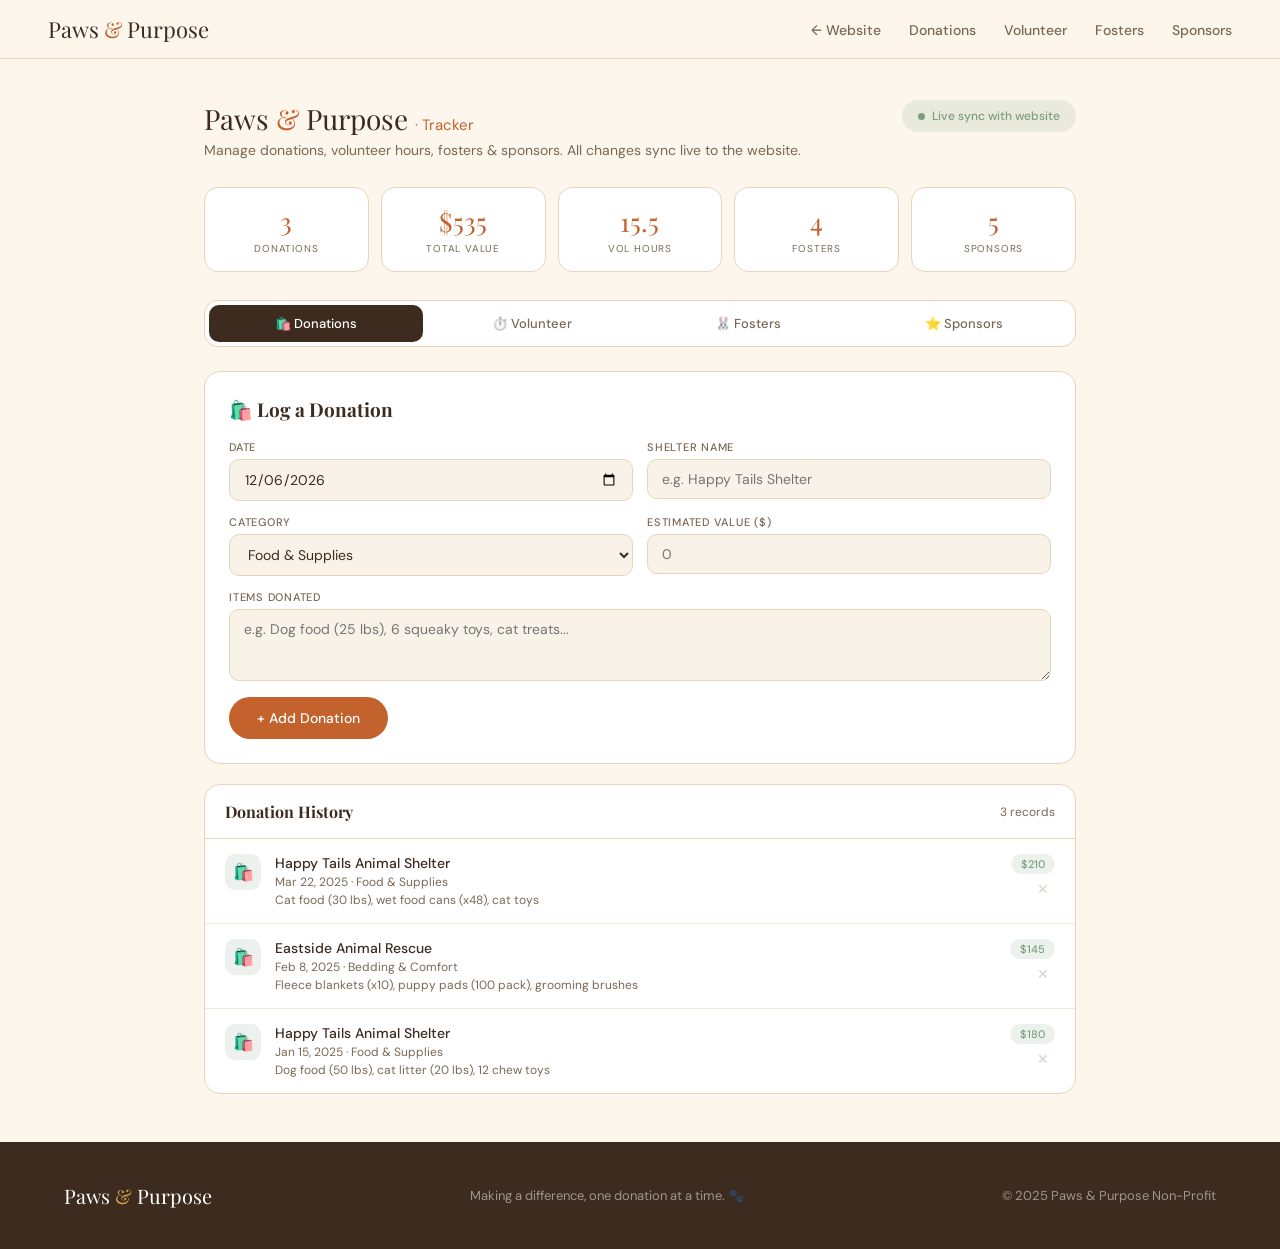
==== tracker.html @ 2d29c6a7 "Add files via upload" ====
<!DOCTYPE html>
<html lang="en">
<head>
<meta charset="UTF-8">
<meta name="viewport" content="width=device-width, initial-scale=1.0">
<title>Paws & Purpose | Tracker</title>
<link rel="preconnect" href="https://fonts.googleapis.com">
<link href="https://fonts.googleapis.com/css2?family=Playfair+Display:wght@400;600&family=DM+Sans:wght@300;400;500&display=swap" rel="stylesheet">
<link rel="stylesheet" href="css/style.css">
<link rel="stylesheet" href="css/tracker.css">
</head>
<body class="tracker-body">

<nav>
  <div class="nav-logo">Paws <span>&</span> Purpose</div>
  <button class="nav-toggle" onclick="toggleMenu()" aria-label="Menu">☰</button>
  <ul class="nav-links" id="nav-links">
    <li><a href="index.html">← Website</a></li>
    <li><a href="index.html#donations">Donations</a></li>
    <li><a href="index.html#volunteer">Volunteer</a></li>
    <li><a href="index.html#fosters">Fosters</a></li>
    <li><a href="index.html#sponsors">Sponsors</a></li>
  </ul>
</nav>

<div class="tracker-app">
  <div class="app-header">
    <div>
      <div class="app-title">Paws <span>&</span> Purpose <span class="app-subtitle">· Tracker</span></div>
      <div class="app-desc">Manage donations, volunteer hours, fosters &amp; sponsors. All changes sync live to the website.</div>
    </div>
    <div class="sync-badge"><div class="sync-dot"></div>Live sync with website</div>
  </div>

  <!-- SUMMARY -->
  <div class="summary-row">
    <div class="sum-card"><div class="sum-num" id="s-donations">0</div><div class="sum-label">Donations</div></div>
    <div class="sum-card"><div class="sum-num" id="s-value">$0</div><div class="sum-label">Total Value</div></div>
    <div class="sum-card"><div class="sum-num" id="s-hours">0</div><div class="sum-label">Vol Hours</div></div>
    <div class="sum-card"><div class="sum-num" id="s-fosters">0</div><div class="sum-label">Fosters</div></div>
    <div class="sum-card"><div class="sum-num" id="s-sponsors">0</div><div class="sum-label">Sponsors</div></div>
  </div>

  <!-- TABS -->
  <div class="tabs">
    <button class="tab active" onclick="switchTab('donations',this)">🛍️ Donations</button>
    <button class="tab" onclick="switchTab('volunteer',this)">⏱️ Volunteer</button>
    <button class="tab" onclick="switchTab('fosters',this)">🐰 Fosters</button>
    <button class="tab" onclick="switchTab('sponsors',this)">⭐ Sponsors</button>
  </div>

  <!-- DONATIONS PANEL -->
  <div class="panel active" id="panel-donations">
    <div class="form-card">
      <h3>🛍️ Log a Donation</h3>
      <div class="form-row">
        <div class="form-group"><label>Date</label><input type="date" id="d-date"></div>
        <div class="form-group"><label>Shelter Name</label><input type="text" id="d-shelter" placeholder="e.g. Happy Tails Shelter"></div>
      </div>
      <div class="form-row">
        <div class="form-group">
          <label>Category</label>
          <select id="d-category">
            <option>Food &amp; Supplies</option>
            <option>Bedding &amp; Comfort</option>
            <option>Toys &amp; Enrichment</option>
            <option>Medical Supplies</option>
            <option>Other</option>
          </select>
        </div>
        <div class="form-group"><label>Estimated Value ($)</label><input type="number" id="d-value" placeholder="0" min="0"></div>
      </div>
      <div class="form-group full" style="margin-bottom:16px"><label>Items Donated</label><textarea id="d-items" placeholder="e.g. Dog food (25 lbs), 6 squeaky toys, cat treats..."></textarea></div>
      <button class="btn-add" onclick="addDonation()">+ Add Donation</button>
    </div>
    <div class="records-card">
      <div class="records-header"><h3>Donation History</h3><span class="record-count" id="d-count">0 records</span></div>
      <div id="donation-list"></div>
    </div>
  </div>

  <!-- VOLUNTEER PANEL -->
  <div class="panel" id="panel-volunteer">
    <div class="form-card">
      <h3>⏱️ Log Volunteer Session</h3>
      <div class="form-row triple">
        <div class="form-group"><label>Date</label><input type="date" id="v-date"></div>
        <div class="form-group"><label>Hours</label><input type="number" id="v-hours" placeholder="0" min="0.5" step="0.5"></div>
        <div class="form-group"><label>Shelter</label><input type="text" id="v-shelter" placeholder="Shelter name"></div>
      </div>
      <div class="form-group full" style="margin-bottom:16px"><label>Activity Description</label><input type="text" id="v-activity" placeholder="e.g. Dog walking &amp; socialization, rabbit care, adoption event..."></div>
      <button class="btn-add" onclick="addVolunteer()">+ Log Session</button>
    </div>
    <div class="records-card">
      <div class="records-header"><h3>Volunteer Log</h3><span class="record-count" id="v-count">0 sessions</span></div>
      <div id="volunteer-list"></div>
    </div>
  </div>

  <!-- FOSTERS PANEL -->
  <div class="panel" id="panel-fosters">
    <div class="form-card">
      <h3>🐰 Add Foster Animal</h3>
      <div class="form-row">
        <div class="form-group"><label>Animal Name</label><input type="text" id="f-name" placeholder="e.g. Cinnamon"></div>
        <div class="form-group"><label>Species / Breed</label><input type="text" id="f-type" placeholder="e.g. Holland Lop Rabbit"></div>
      </div>
      <div class="form-row">
        <div class="form-group"><label>Date Arrived</label><input type="date" id="f-date"></div>
        <div class="form-group">
          <label>Emoji / Icon</label>
          <select id="f-emoji">
            <option value="🐰">🐰 Rabbit</option>
            <option value="🐱">🐱 Cat</option>
            <option value="🐶">🐶 Dog</option>
            <option value="🐹">🐹 Small Animal</option>
            <option value="🐾">🐾 Other</option>
          </select>
        </div>
      </div>
      <div class="form-group" style="margin-bottom:16px">
        <label>Status</label>
        <div class="status-btns">
          <button class="status-btn selected" onclick="selectStatus(this,'current')">Currently Fostering</button>
          <button class="status-btn" onclick="selectStatus(this,'adopted')">Found Forever Home</button>
          <button class="status-btn" onclick="selectStatus(this,'returned')">Returned to Shelter</button>
        </div>
      </div>
      <button class="btn-add" onclick="addFoster()">+ Add Foster Animal</button>
    </div>
    <div class="records-card">
      <div class="records-header"><h3>Foster History</h3><span class="record-count" id="f-count">0 animals</span></div>
      <div id="foster-list"></div>
    </div>
  </div>

  <!-- SPONSORS PANEL -->
  <div class="panel" id="panel-sponsors">
    <div class="form-card">
      <h3>⭐ Add Sponsor</h3>
      <div class="form-row">
        <div class="form-group"><label>Sponsor Name</label><input type="text" id="sp-name" placeholder="Business or person name"></div>
        <div class="form-group">
          <label>Emoji / Logo</label>
          <select id="sp-emoji">
            <option value="🏪">🏪 Store</option>
            <option value="🏥">🏥 Veterinary</option>
            <option value="🌿">🌿 Food / Organic</option>
            <option value="❤️">❤️ Individual</option>
            <option value="🛍️">🛍️ Boutique</option>
            <option value="🏢">🏢 Business</option>
          </select>
        </div>
      </div>
      <div class="form-group" style="margin-bottom:14px">
        <label>Sponsor Tier</label>
        <div class="tier-select">
          <div class="tier-opt selected-gold" onclick="selectTier(this,'gold')">⭐ Gold</div>
          <div class="tier-opt" onclick="selectTier(this,'silver')">🥈 Silver</div>
          <div class="tier-opt" onclick="selectTier(this,'bronze')">🥉 Bronze</div>
        </div>
      </div>
      <div class="form-group" style="margin-bottom:16px"><label>Description</label><input type="text" id="sp-desc" placeholder="e.g. Organic pet food contributions"></div>
      <button class="btn-add" onclick="addSponsor()">+ Add Sponsor</button>
    </div>
    <div class="records-card">
      <div class="records-header"><h3>Current Sponsors</h3><span class="record-count" id="sp-count">0 sponsors</span></div>
      <div id="sponsor-list"></div>
    </div>
  </div>
</div>

<footer>
  <div class="footer-logo">Paws <span>&</span> Purpose</div>
  <div class="footer-tagline">Making a difference, one donation at a time. 🐾</div>
  <div class="footer-copy">© 2025 Paws &amp; Purpose Non-Profit</div>
</footer>

<script src="js/storage.js"></script>
<script src="js/tracker.js"></script>
</body>
</html>
---- css/style.css ----
/* =============================================
   PAWS & PURPOSE — Shared Styles
   ============================================= */

*, *::before, *::after { box-sizing: border-box; margin: 0; padding: 0; }

:root {
  --cream: #FDF6EC;
  --tan: #E8D5B7;
  --terra: #C4622D;
  --brown: #3D2B1F;
  --sage: #7A9E7E;
  --sage-light: #B5CEB7;
  --gold: #D4A647;
  --muted: #7A6855;
  --white: #FFFFFF;
  --surface: #F8F2E8;
}

html { scroll-behavior: smooth; }

body {
  font-family: 'DM Sans', sans-serif;
  background: var(--cream);
  color: var(--brown);
  overflow-x: hidden;
}

/* ---- NAV ---- */
nav {
  position: fixed;
  top: 0; width: 100%;
  z-index: 100;
  background: rgba(253,246,236,0.94);
  backdrop-filter: blur(12px);
  border-bottom: 1px solid var(--tan);
  padding: 14px 48px;
  display: flex;
  align-items: center;
  justify-content: space-between;
}
.nav-logo {
  font-family: 'Playfair Display', serif;
  font-size: 22px;
  color: var(--brown);
  text-decoration: none;
}
.nav-logo span { color: var(--terra); }
.nav-links {
  display: flex;
  gap: 28px;
  list-style: none;
  align-items: center;
}
.nav-links a {
  text-decoration: none;
  font-size: 14px;
  color: var(--muted);
  font-weight: 500;
  transition: color 0.2s;
}
.nav-links a:hover { color: var(--terra); }
.nav-cta {
  background: var(--terra);
  color: white !important;
  padding: 8px 18px;
  border-radius: 20px;
  font-size: 13px !important;
}
.nav-cta:hover { opacity: 0.9; }
.nav-toggle {
  display: none;
  background: none;
  border: none;
  font-size: 22px;
  cursor: pointer;
  color: var(--brown);
}

/* ---- BUTTONS ---- */
.btn-primary {
  background: var(--terra);
  color: white;
  border: none;
  padding: 14px 32px;
  border-radius: 40px;
  font-size: 15px;
  font-weight: 500;
  cursor: pointer;
  text-decoration: none;
  display: inline-block;
  transition: transform 0.2s, box-shadow 0.2s;
  font-family: 'DM Sans', sans-serif;
}
.btn-primary:hover { transform: translateY(-2px); box-shadow: 0 8px 24px rgba(196,98,45,0.3); }
.btn-outline {
  background: transparent;
  color: var(--brown);
  border: 1.5px solid var(--brown);
  padding: 14px 32px;
  border-radius: 40px;
  font-size: 15px;
  font-weight: 500;
  cursor: pointer;
  text-decoration: none;
  display: inline-block;
  transition: all 0.2s;
  font-family: 'DM Sans', sans-serif;
}
.btn-outline:hover { background: var(--brown); color: white; }

/* ---- SECTION SHARED ---- */
.section-label {
  font-size: 11px;
  letter-spacing: 0.15em;
  text-transform: uppercase;
  color: var(--terra);
  font-weight: 500;
  margin-bottom: 10px;
}
.section-title {
  font-family: 'Playfair Display', serif;
  font-size: clamp(28px, 4vw, 46px);
  color: var(--brown);
  line-height: 1.15;
  margin-bottom: 16px;
}
.section-sub {
  font-size: 16px;
  color: var(--muted);
  line-height: 1.7;
  max-width: 560px;
  margin-bottom: 44px;
}
.loading-msg {
  grid-column: 1 / -1;
  text-align: center;
  padding: 48px;
  color: var(--muted);
  font-size: 15px;
}

/* ---- HERO ---- */
.hero {
  min-height: 100vh;
  display: flex;
  align-items: center;
  padding: 120px 64px 80px;
  position: relative;
  overflow: hidden;
}
.hero-bg {
  position: absolute; inset: 0;
  background:
    radial-gradient(ellipse at 70% 40%, rgba(122,158,126,0.18) 0%, transparent 60%),
    radial-gradient(ellipse at 20% 80%, rgba(196,98,45,0.10) 0%, transparent 50%);
}
.paw-bg {
  position: absolute;
  right: -60px; top: 50%;
  transform: translateY(-50%);
  font-size: 320px;
  opacity: 0.04;
  user-select: none;
  pointer-events: none;
}
.hero-content { position: relative; max-width: 640px; }
.hero-badge {
  display: inline-flex;
  align-items: center;
  gap: 8px;
  background: var(--sage-light);
  color: var(--brown);
  font-size: 12px;
  font-weight: 500;
  padding: 6px 14px;
  border-radius: 20px;
  margin-bottom: 28px;
  letter-spacing: 0.05em;
  text-transform: uppercase;
}
.hero-title {
  font-family: 'Playfair Display', serif;
  font-size: clamp(44px, 6vw, 78px);
  line-height: 1.06;
  color: var(--brown);
  margin-bottom: 24px;
}
.hero-title em { color: var(--terra); font-style: italic; }
.hero-sub {
  font-size: 17px;
  line-height: 1.7;
  color: var(--muted);
  max-width: 480px;
  margin-bottom: 40px;
}
.hero-actions { display: flex; gap: 16px; flex-wrap: wrap; }

/* ---- STATS BAR ---- */
.stats-bar {
  background: var(--brown);
  padding: 28px 48px;
  display: grid;
  grid-template-columns: repeat(4, 1fr);
}
.stat-item {
  text-align: center;
  padding: 0 20px;
  border-right: 1px solid rgba(255,255,255,0.1);
}
.stat-item:last-child { border-right: none; }
.stat-num {
  font-family: 'Playfair Display', serif;
  font-size: 38px;
  color: var(--gold);
}
.stat-label {
  font-size: 11px;
  color: rgba(255,255,255,0.5);
  letter-spacing: 0.08em;
  text-transform: uppercase;
  margin-top: 4px;
}

/* ---- MISSION ---- */
.mission {
  display: grid;
  grid-template-columns: 1fr 1fr;
  gap: 80px;
  align-items: center;
  padding: 100px 64px;
  background: var(--white);
}
.mission-cards {
  display: grid;
  grid-template-columns: 1fr 1fr;
  gap: 16px;
}
.mission-card {
  background: var(--cream);
  border-radius: 20px;
  padding: 28px 24px;
  border: 1px solid var(--tan);
}
.mission-icon { font-size: 40px; margin-bottom: 14px; }
.mission-card h3 {
  font-family: 'Playfair Display', serif;
  font-size: 19px;
  color: var(--brown);
  margin-bottom: 8px;
}
.mission-card p { font-size: 14px; color: var(--muted); line-height: 1.7; }

/* ---- DONATIONS ---- */
.donations-section {
  padding: 100px 64px;
  background: var(--cream);
}
.donations-grid {
  display: grid;
  grid-template-columns: repeat(auto-fill, minmax(290px, 1fr));
  gap: 20px;
}
.donation-card {
  background: var(--white);
  border: 1px solid var(--tan);
  border-radius: 20px;
  padding: 24px;
  transition: transform 0.2s, box-shadow 0.2s;
}
.donation-card:hover { transform: translateY(-4px); box-shadow: 0 12px 32px rgba(61,43,31,0.08); }
.donation-date { font-size: 11px; color: var(--muted); letter-spacing: 0.05em; text-transform: uppercase; margin-bottom: 10px; }
.donation-shelter { font-family: 'Playfair Display', serif; font-size: 18px; color: var(--brown); margin-bottom: 8px; }
.donation-items { font-size: 14px; color: var(--muted); line-height: 1.6; margin-bottom: 14px; }
.donation-value {
  display: inline-flex; align-items: center; gap: 6px;
  background: rgba(122,158,126,0.15); color: var(--sage);
  font-size: 13px; font-weight: 500;
  padding: 5px 12px; border-radius: 12px;
}
.see-more { text-align: center; margin-top: 40px; }

/* ---- VOLUNTEER ---- */
.volunteer-section {
  background: var(--brown);
  color: white;
  padding: 100px 64px;
}
.volunteer-section .section-label { color: var(--gold); }
.volunteer-section .section-title { color: white; }
.volunteer-section .section-sub { color: rgba(255,255,255,0.6); }
.vol-grid {
  display: grid;
  grid-template-columns: 1fr 1fr;
  gap: 64px;
  align-items: start;
}
.vol-stats {
  display: grid;
  grid-template-columns: 1fr 1fr;
  gap: 14px;
  margin-top: 36px;
}
.vol-stat {
  background: rgba(255,255,255,0.06);
  border: 1px solid rgba(255,255,255,0.1);
  border-radius: 16px;
  padding: 22px;
}
.vol-stat-num {
  font-family: 'Playfair Display', serif;
  font-size: 38px;
  color: var(--gold);
}
.vol-stat-label {
  font-size: 11px;
  color: rgba(255,255,255,0.45);
  margin-top: 4px;
  text-transform: uppercase;
  letter-spacing: 0.08em;
}
.vol-log { display: flex; flex-direction: column; gap: 14px; }
.vol-entry {
  display: flex; gap: 14px; padding: 16px;
  background: rgba(255,255,255,0.04);
  border-radius: 12px;
  border: 1px solid rgba(255,255,255,0.08);
}
.vol-dot {
  width: 10px; height: 10px;
  border-radius: 50%;
  background: var(--sage);
  flex-shrink: 0; margin-top: 5px;
}
.vol-entry-info { flex: 1; }
.vol-entry-title { font-size: 14px; font-weight: 500; color: white; margin-bottom: 3px; }
.vol-entry-meta { font-size: 12px; color: rgba(255,255,255,0.4); }
.vol-hours {
  background: var(--gold); color: var(--brown);
  font-size: 12px; font-weight: 600;
  padding: 3px 10px; border-radius: 10px;
  align-self: flex-start; white-space: nowrap;
}

/* ---- FOSTERS ---- */
.fosters-section { background: var(--white); padding: 100px 64px; }
.fosters-grid {
  display: grid;
  grid-template-columns: repeat(auto-fill, minmax(220px, 1fr));
  gap: 24px;
}
.foster-card {
  border: 1px solid var(--tan);
  border-radius: 20px;
  overflow: hidden;
  transition: transform 0.2s;
}
.foster-card:hover { transform: translateY(-4px); }
.foster-emoji {
  background: var(--cream);
  height: 120px;
  display: flex; align-items: center; justify-content: center;
  font-size: 54px;
}
.foster-info { padding: 16px; }
.foster-name { font-family: 'Playfair Display', serif; font-size: 18px; color: var(--brown); }
.foster-type { font-size: 12px; color: var(--muted); margin-bottom: 10px; }
.foster-status { font-size: 12px; font-weight: 500; padding: 4px 11px; border-radius: 10px; display: inline-block; }
.status-current { background: rgba(122,158,126,0.15); color: var(--sage); }
.status-adopted { background: rgba(212,166,71,0.15); color: #8a6315; }
.status-returned { background: rgba(196,98,45,0.12); color: var(--terra); }

/* ---- SPONSORS ---- */
.sponsors-section { background: var(--cream); padding: 100px 64px; }
.sponsors-grid {
  display: grid;
  grid-template-columns: repeat(auto-fill, minmax(210px, 1fr));
  gap: 20px;
}
.sponsor-card {
  background: var(--white);
  border: 1px solid var(--tan);
  border-radius: 16px;
  padding: 28px 20px;
  text-align: center;
  transition: transform 0.2s;
}
.sponsor-card:hover { transform: translateY(-3px); }
.sponsor-tier { font-size: 10px; letter-spacing: 0.1em; text-transform: uppercase; font-weight: 500; margin-bottom: 10px; }
.tier-gold { color: #8a6315; }
.tier-silver { color: var(--muted); }
.tier-bronze { color: var(--terra); }
.sponsor-logo { font-size: 36px; margin-bottom: 12px; }
.sponsor-name { font-family: 'Playfair Display', serif; font-size: 18px; color: var(--brown); margin-bottom: 6px; }
.sponsor-desc { font-size: 12px; color: var(--muted); line-height: 1.5; }

/* ---- FOOTER ---- */
footer {
  background: var(--brown);
  color: rgba(255,255,255,0.5);
  padding: 40px 64px;
  display: flex;
  justify-content: space-between;
  align-items: center;
  flex-wrap: wrap;
  gap: 16px;
}
.footer-logo { font-family: 'Playfair Display', serif; color: white; font-size: 20px; }
.footer-logo span { color: var(--gold); }
.footer-tagline, .footer-copy { font-size: 13px; }

/* ---- RESPONSIVE ---- */
@media (max-width: 900px) {
  nav { padding: 14px 24px; }
  .nav-toggle { display: block; }
  .nav-links {
    display: none;
    position: absolute;
    top: 60px; left: 0; right: 0;
    background: var(--cream);
    border-bottom: 1px solid var(--tan);
    flex-direction: column;
    padding: 16px 24px;
    gap: 16px;
  }
  .nav-links.open { display: flex; }
  .hero { padding: 100px 24px 60px; }
  .hero-title { font-size: 42px; }
  .stats-bar { grid-template-columns: 1fr 1fr; padding: 24px; gap: 20px; }
  .stat-item { border-right: none; border-bottom: 1px solid rgba(255,255,255,0.08); padding-bottom: 16px; }
  .stat-item:nth-child(even) { border-right: none; }
  .stat-item:last-child, .stat-item:nth-last-child(2) { border-bottom: none; }
  .mission { grid-template-columns: 1fr; gap: 40px; padding: 64px 24px; }
  .donations-section, .fosters-section, .sponsors-section { padding: 64px 24px; }
  .volunteer-section { padding: 64px 24px; }
  .vol-grid { grid-template-columns: 1fr; gap: 40px; }
  footer { padding: 30px 24px; flex-direction: column; text-align: center; }
}

@media (max-width: 480px) {
  .mission-cards { grid-template-columns: 1fr; }
  .vol-stats { grid-template-columns: 1fr 1fr; }
}
---- css/tracker.css ----
/* =============================================
   PAWS & PURPOSE — Tracker Styles
   ============================================= */

.tracker-body { background: var(--cream); }

.tracker-app {
  max-width: 920px;
  margin: 0 auto;
  padding: 100px 24px 48px;
}

/* ---- HEADER ---- */
.app-header {
  display: flex;
  align-items: flex-start;
  justify-content: space-between;
  margin-bottom: 28px;
  flex-wrap: wrap;
  gap: 16px;
}
.app-title {
  font-family: 'Playfair Display', serif;
  font-size: 28px;
  color: var(--brown);
}
.app-title span { color: var(--terra); }
.app-subtitle {
  font-size: 15px;
  color: var(--muted);
  font-family: 'DM Sans', sans-serif;
  font-weight: 400;
}
.app-desc { font-size: 14px; color: var(--muted); margin-top: 4px; }
.sync-badge {
  display: flex;
  align-items: center;
  gap: 7px;
  background: rgba(122,158,126,0.14);
  color: var(--sage);
  font-size: 12px;
  font-weight: 500;
  padding: 8px 16px;
  border-radius: 20px;
  white-space: nowrap;
}
.sync-dot {
  width: 7px; height: 7px;
  border-radius: 50%;
  background: var(--sage);
  animation: pulse 2s infinite;
}
@keyframes pulse { 0%,100%{opacity:1} 50%{opacity:0.3} }

/* ---- SUMMARY ---- */
.summary-row {
  display: grid;
  grid-template-columns: repeat(5, 1fr);
  gap: 12px;
  margin-bottom: 28px;
}
.sum-card {
  background: var(--white);
  border: 1px solid var(--tan);
  border-radius: 14px;
  padding: 16px;
  text-align: center;
}
.sum-num {
  font-family: 'Playfair Display', serif;
  font-size: 26px;
  color: var(--terra);
}
.sum-label {
  font-size: 10px;
  color: var(--muted);
  text-transform: uppercase;
  letter-spacing: 0.08em;
  margin-top: 3px;
}

/* ---- TABS ---- */
.tabs {
  display: flex;
  background: var(--white);
  border: 1px solid var(--tan);
  border-radius: 14px;
  padding: 4px;
  margin-bottom: 24px;
  gap: 2px;
}
.tab {
  flex: 1;
  padding: 10px 6px;
  text-align: center;
  font-size: 13px;
  font-weight: 500;
  color: var(--muted);
  border-radius: 10px;
  cursor: pointer;
  border: none;
  background: transparent;
  font-family: 'DM Sans', sans-serif;
  transition: all 0.2s;
}
.tab.active { background: var(--brown); color: white; }
.tab:hover:not(.active) { background: var(--cream); }

/* ---- PANELS ---- */
.panel { display: none; }
.panel.active { display: block; }

/* ---- FORM CARD ---- */
.form-card {
  background: var(--white);
  border: 1px solid var(--tan);
  border-radius: 16px;
  padding: 24px;
  margin-bottom: 20px;
}
.form-card h3 {
  font-family: 'Playfair Display', serif;
  font-size: 19px;
  color: var(--brown);
  margin-bottom: 18px;
}
.form-row {
  display: grid;
  grid-template-columns: 1fr 1fr;
  gap: 14px;
  margin-bottom: 14px;
}
.form-row.triple { grid-template-columns: 1fr 1fr 1fr; }
.form-group { display: flex; flex-direction: column; gap: 5px; }
.form-group.full { grid-column: 1 / -1; }
label {
  font-size: 11px;
  font-weight: 500;
  color: var(--muted);
  text-transform: uppercase;
  letter-spacing: 0.07em;
}
input, select, textarea {
  background: var(--surface);
  border: 1px solid var(--tan);
  border-radius: 10px;
  padding: 10px 14px;
  font-size: 14px;
  font-family: 'DM Sans', sans-serif;
  color: var(--brown);
  outline: none;
  transition: border 0.2s;
  width: 100%;
}
input:focus, select:focus, textarea:focus { border-color: var(--terra); }
textarea { resize: vertical; min-height: 72px; }
.btn-add {
  background: var(--terra);
  color: white;
  border: none;
  padding: 12px 28px;
  border-radius: 40px;
  font-size: 14px;
  font-weight: 500;
  cursor: pointer;
  font-family: 'DM Sans', sans-serif;
  transition: transform 0.15s, box-shadow 0.15s;
}
.btn-add:hover { transform: translateY(-1px); box-shadow: 0 6px 18px rgba(196,98,45,0.25); }

/* ---- STATUS / TIER SELECTORS ---- */
.status-btns { display: flex; gap: 8px; flex-wrap: wrap; }
.status-btn {
  flex: 1;
  padding: 9px 12px;
  border: 1.5px solid var(--tan);
  border-radius: 10px;
  font-size: 12px;
  font-weight: 500;
  cursor: pointer;
  background: transparent;
  color: var(--muted);
  font-family: 'DM Sans', sans-serif;
  transition: all 0.2s;
  white-space: nowrap;
}
.status-btn.selected { border-color: var(--sage); background: rgba(122,158,126,0.1); color: var(--sage); }
.status-btn.sel-adopted { border-color: var(--gold); background: rgba(212,166,71,0.1); color: #8a6315; }
.tier-select { display: flex; gap: 10px; }
.tier-opt {
  flex: 1;
  padding: 10px;
  border: 1.5px solid var(--tan);
  border-radius: 10px;
  text-align: center;
  cursor: pointer;
  font-size: 13px;
  font-weight: 500;
  color: var(--muted);
  transition: all 0.2s;
}
.tier-opt.selected-gold { border-color: var(--gold); background: rgba(212,166,71,0.1); color: #8a6315; }
.tier-opt.selected-silver { border-color: #9e9e9e; background: rgba(158,158,158,0.1); color: #555; }
.tier-opt.selected-bronze { border-color: var(--terra); background: rgba(196,98,45,0.1); color: var(--terra); }

/* ---- RECORDS LIST ---- */
.records-card {
  background: var(--white);
  border: 1px solid var(--tan);
  border-radius: 16px;
  overflow: hidden;
}
.records-header {
  padding: 16px 20px;
  border-bottom: 1px solid var(--tan);
  display: flex;
  justify-content: space-between;
  align-items: center;
}
.records-header h3 { font-family: 'Playfair Display', serif; font-size: 16px; color: var(--brown); }
.record-count { font-size: 12px; color: var(--muted); }
.record-item {
  padding: 15px 20px;
  border-bottom: 1px solid rgba(232,213,183,0.5);
  display: flex;
  align-items: flex-start;
  gap: 14px;
  transition: background 0.15s;
}
.record-item:last-child { border-bottom: none; }
.record-item:hover { background: var(--cream); }
.record-icon {
  width: 36px; height: 36px;
  border-radius: 10px;
  display: flex; align-items: center; justify-content: center;
  font-size: 17px; flex-shrink: 0;
}
.icon-donate { background: rgba(122,158,126,0.14); }
.icon-vol { background: rgba(212,166,71,0.14); }
.icon-foster { background: rgba(196,98,45,0.10); }
.icon-sponsor { background: rgba(61,43,31,0.07); }
.record-body { flex: 1; min-width: 0; }
.record-title { font-size: 14px; font-weight: 500; color: var(--brown); margin-bottom: 2px; }
.record-meta { font-size: 12px; color: var(--muted); margin-top: 2px; }
.record-right { display: flex; flex-direction: column; align-items: flex-end; gap: 6px; }
.record-badge { font-size: 11px; font-weight: 500; padding: 3px 10px; border-radius: 10px; white-space: nowrap; }
.badge-green { background: rgba(122,158,126,0.14); color: var(--sage); }
.badge-gold { background: rgba(212,166,71,0.14); color: #8a6315; }
.badge-terra { background: rgba(196,98,45,0.10); color: var(--terra); }
.delete-btn {
  background: none;
  border: none;
  color: rgba(122,93,73,0.28);
  font-size: 14px;
  cursor: pointer;
  padding: 2px 6px;
  border-radius: 6px;
  transition: color 0.2s;
  line-height: 1;
}
.delete-btn:hover { color: #e24b4a; }
.empty-state { padding: 48px 20px; text-align: center; color: var(--muted); font-size: 14px; }

/* ---- RESPONSIVE ---- */
@media (max-width: 700px) {
  .summary-row { grid-template-columns: repeat(3, 1fr); }
  .form-row, .form-row.triple { grid-template-columns: 1fr; }
  .tabs { overflow-x: auto; }
}
@media (max-width: 480px) {
  .summary-row { grid-template-columns: 1fr 1fr; }
}
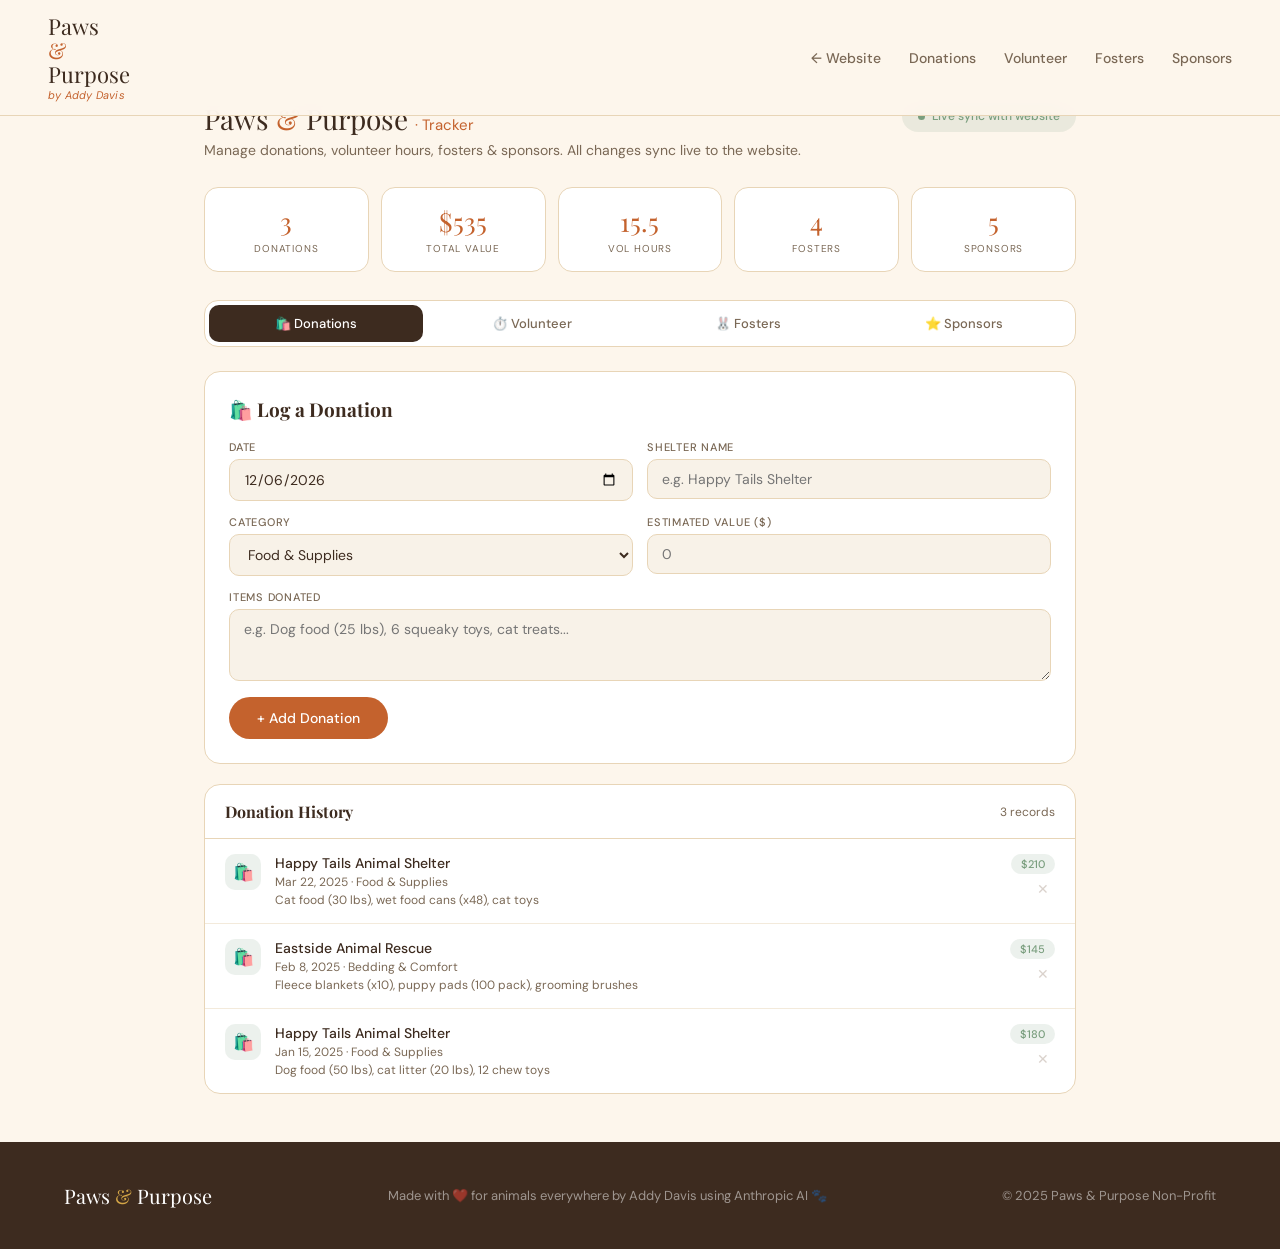
==== commit df794a6c: "Add files via upload" ====
--- a/tracker.html
+++ b/tracker.html
@@ -12,7 +12,7 @@
 <body class="tracker-body">
 
 <nav>
-  <div class="nav-logo">Paws <span>&</span> Purpose</div>
+  <div class="nav-logo">Paws <span>&</span> Purpose<span class="nav-logo-by">by Addy Davis</span></div>
   <button class="nav-toggle" onclick="toggleMenu()" aria-label="Menu">☰</button>
   <ul class="nav-links" id="nav-links">
     <li><a href="index.html">← Website</a></li>
@@ -172,7 +172,7 @@
 
 <footer>
   <div class="footer-logo">Paws <span>&</span> Purpose</div>
-  <div class="footer-tagline">Making a difference, one donation at a time. 🐾</div>
+  <div class="footer-tagline">Made with ❤️ for animals everywhere by Addy Davis using Anthropic AI 🐾</div>
   <div class="footer-copy">© 2025 Paws &amp; Purpose Non-Profit</div>
 </footer>
 
--- a/css/style.css
+++ b/css/style.css
@@ -44,8 +44,20 @@
   font-size: 22px;
   color: var(--brown);
   text-decoration: none;
+  display: flex;
+  flex-direction: column;
+  line-height: 1.1;
 }
 .nav-logo span { color: var(--terra); }
+.nav-logo-by {
+  font-family: 'DM Sans', sans-serif;
+  font-size: 11px;
+  font-style: italic;
+  color: var(--muted);
+  font-weight: 400;
+  letter-spacing: 0.02em;
+  margin-top: 2px;
+}
 .nav-links {
   display: flex;
   gap: 28px;
@@ -394,7 +406,141 @@
 .sponsor-name { font-family: 'Playfair Display', serif; font-size: 18px; color: var(--brown); margin-bottom: 6px; }
 .sponsor-desc { font-size: 12px; color: var(--muted); line-height: 1.5; }
 
-/* ---- FOOTER ---- */
+/* ---- LEADERSHIP TEAM ---- */
+.leadership-section {
+  background: var(--white);
+  padding: 100px 64px;
+}
+
+.leader-card {
+  display: grid;
+  grid-template-columns: 1fr 1fr;
+  gap: 72px;
+  align-items: start;
+  margin-top: 8px;
+}
+
+/* Photos */
+.leader-photo-col {
+  display: flex;
+  flex-direction: column;
+  gap: 14px;
+}
+.leader-photo-main {
+  border-radius: 24px;
+  overflow: hidden;
+  aspect-ratio: 4 / 3;
+  border: 1px solid var(--tan);
+}
+.leader-photo-main img {
+  width: 100%;
+  height: 100%;
+  object-fit: cover;
+  object-position: center top;
+  display: block;
+  transition: transform 0.4s ease;
+}
+.leader-photo-main:hover img { transform: scale(1.03); }
+.leader-photo-row {
+  display: grid;
+  grid-template-columns: 1fr 1fr;
+  gap: 14px;
+}
+.leader-photo-sm {
+  border-radius: 18px;
+  overflow: hidden;
+  aspect-ratio: 3 / 4;
+  border: 1px solid var(--tan);
+}
+.leader-photo-sm img {
+  width: 100%;
+  height: 100%;
+  object-fit: cover;
+  object-position: center top;
+  display: block;
+  transition: transform 0.4s ease;
+}
+.leader-photo-sm:hover img { transform: scale(1.04); }
+
+/* Bio */
+.leader-bio {
+  display: flex;
+  flex-direction: column;
+  gap: 18px;
+  padding-top: 8px;
+}
+.leader-name-block {
+  display: flex;
+  flex-direction: column;
+  gap: 10px;
+}
+.leader-name {
+  font-family: 'Playfair Display', serif;
+  font-size: 38px;
+  color: var(--brown);
+  line-height: 1.1;
+}
+.leader-title-badge {
+  display: inline-block;
+  background: rgba(196,98,45,0.10);
+  color: var(--terra);
+  font-size: 12px;
+  font-weight: 500;
+  letter-spacing: 0.06em;
+  text-transform: uppercase;
+  padding: 6px 14px;
+  border-radius: 20px;
+  width: fit-content;
+}
+.leader-desc {
+  font-size: 15px;
+  color: var(--muted);
+  line-height: 1.8;
+}
+.leader-tags {
+  display: flex;
+  flex-wrap: wrap;
+  gap: 8px;
+  margin-top: 4px;
+}
+.leader-tag {
+  background: var(--cream);
+  border: 1px solid var(--tan);
+  color: var(--brown);
+  font-size: 12px;
+  font-weight: 500;
+  padding: 6px 13px;
+  border-radius: 20px;
+}
+.leader-quote {
+  margin-top: 8px;
+  border-left: 3px solid var(--terra);
+  padding: 16px 20px;
+  background: var(--cream);
+  border-radius: 0 14px 14px 0;
+  font-family: 'Playfair Display', serif;
+  font-size: 17px;
+  font-style: italic;
+  color: var(--brown);
+  line-height: 1.6;
+}
+.leader-quote cite {
+  display: block;
+  margin-top: 10px;
+  font-family: 'DM Sans', sans-serif;
+  font-size: 12px;
+  font-style: normal;
+  color: var(--muted);
+  letter-spacing: 0.04em;
+}
+
+@media (max-width: 900px) {
+  .leadership-section { padding: 64px 24px; }
+  .leader-card { grid-template-columns: 1fr; gap: 40px; }
+  .leader-photo-main { aspect-ratio: 16 / 9; }
+  .leader-photo-sm { aspect-ratio: 1 / 1; }
+}
+
 footer {
   background: var(--brown);
   color: rgba(255,255,255,0.5);
@@ -441,3 +587,114 @@
   .mission-cards { grid-template-columns: 1fr; }
   .vol-stats { grid-template-columns: 1fr 1fr; }
 }
+
+/* ---- CONTACT ---- */
+.contact-section {
+  background: var(--brown);
+  padding: 100px 64px;
+}
+.contact-inner {
+  display: grid;
+  grid-template-columns: 1fr 1fr;
+  gap: 72px;
+  align-items: start;
+}
+.contact-ways {
+  display: flex;
+  flex-direction: column;
+  gap: 24px;
+  margin-top: 12px;
+}
+.contact-way {
+  display: flex;
+  gap: 16px;
+  align-items: flex-start;
+}
+.contact-way-icon {
+  font-size: 22px;
+  width: 48px;
+  height: 48px;
+  background: rgba(255,255,255,0.07);
+  border-radius: 12px;
+  display: flex;
+  align-items: center;
+  justify-content: center;
+  flex-shrink: 0;
+}
+.contact-way-label {
+  font-size: 11px;
+  text-transform: uppercase;
+  letter-spacing: 0.08em;
+  color: rgba(255,255,255,0.45);
+  margin-bottom: 5px;
+  font-weight: 500;
+}
+.contact-email {
+  font-family: 'Playfair Display', serif;
+  font-size: 20px;
+  color: var(--gold);
+  text-decoration: none;
+  transition: opacity 0.2s;
+}
+.contact-email:hover { opacity: 0.8; text-decoration: underline; }
+.contact-way-text {
+  font-size: 14px;
+  color: rgba(255,255,255,0.55);
+  line-height: 1.7;
+}
+.contact-form-card {
+  background: var(--white);
+  border-radius: 20px;
+  padding: 32px;
+  display: flex;
+  flex-direction: column;
+  gap: 16px;
+}
+.contact-form-title {
+  font-family: 'Playfair Display', serif;
+  font-size: 22px;
+  color: var(--brown);
+  margin-bottom: 4px;
+}
+.contact-field { display: flex; flex-direction: column; gap: 5px; }
+.contact-field label {
+  font-size: 11px;
+  font-weight: 500;
+  color: var(--muted);
+  text-transform: uppercase;
+  letter-spacing: 0.07em;
+}
+.contact-field input,
+.contact-field select,
+.contact-field textarea {
+  background: var(--surface);
+  border: 1px solid var(--tan);
+  border-radius: 10px;
+  padding: 10px 14px;
+  font-size: 14px;
+  font-family: 'DM Sans', sans-serif;
+  color: var(--brown);
+  outline: none;
+  transition: border 0.2s;
+  width: 100%;
+}
+.contact-field input:focus,
+.contact-field select:focus,
+.contact-field textarea:focus { border-color: var(--terra); }
+.contact-field textarea { resize: vertical; min-height: 100px; }
+.contact-send { width: 100%; text-align: center; margin-top: 4px; }
+.contact-confirm {
+  display: none;
+  background: rgba(122,158,126,0.12);
+  color: var(--sage);
+  border: 1px solid rgba(122,158,126,0.3);
+  border-radius: 10px;
+  padding: 12px 16px;
+  font-size: 14px;
+  font-weight: 500;
+  text-align: center;
+}
+@media (max-width: 900px) {
+  .contact-section { padding: 64px 24px; }
+  .contact-inner { grid-template-columns: 1fr; gap: 40px; }
+}
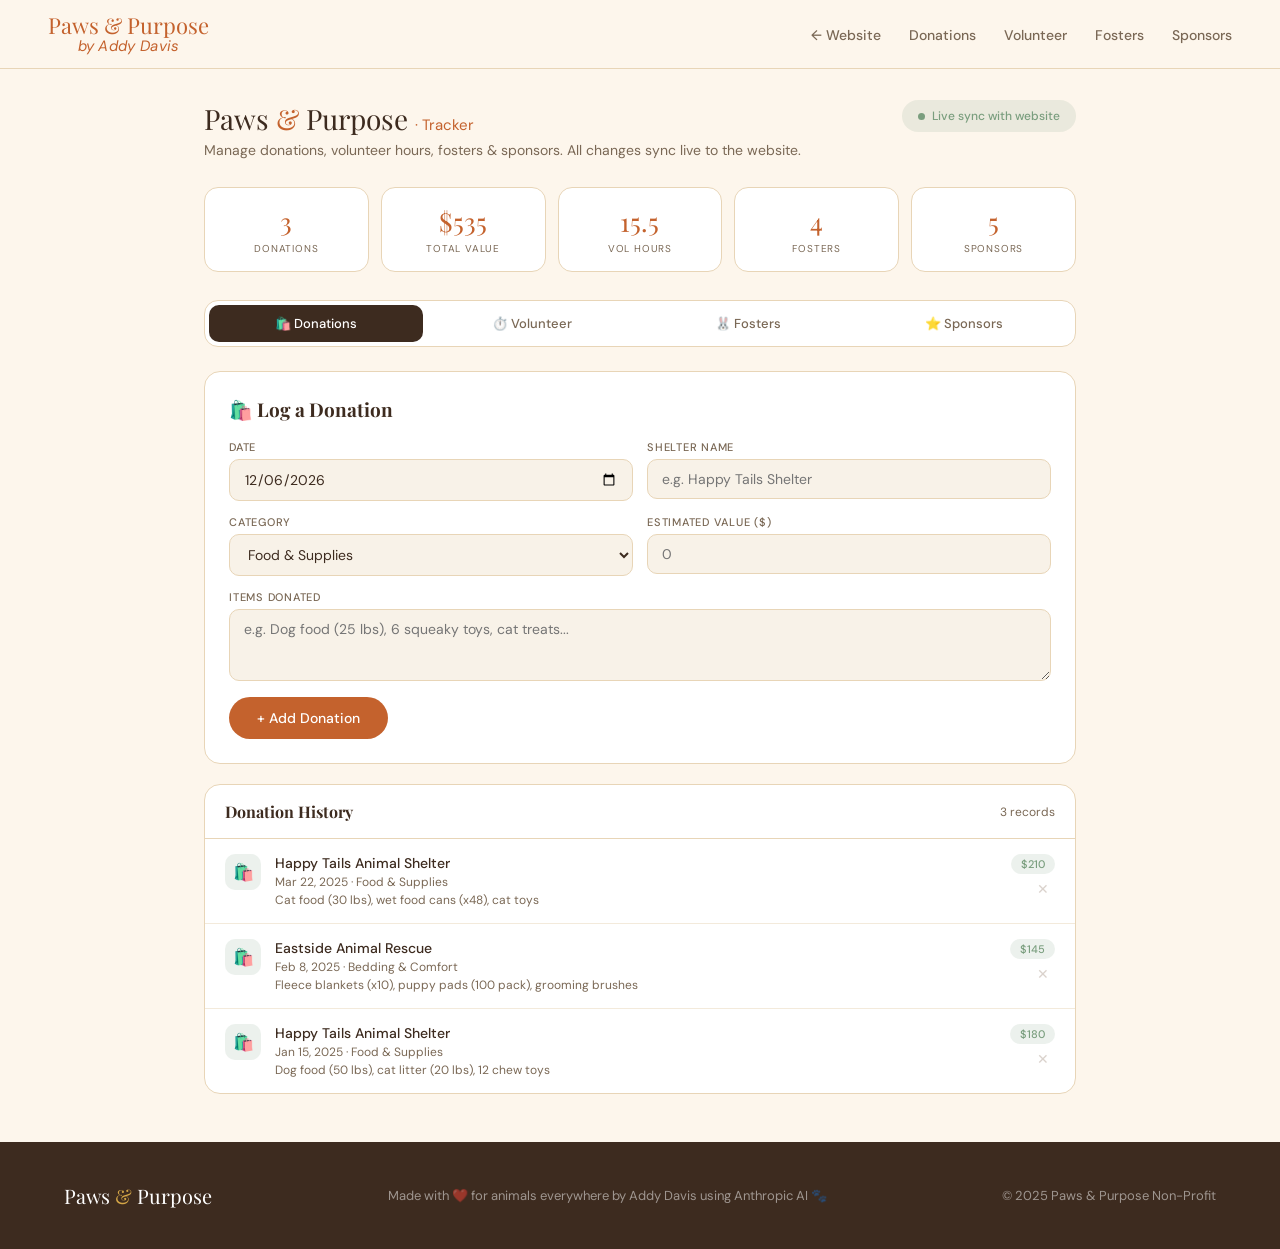
==== commit 96531bb0: "Add files via upload" ====
--- a/tracker.html
+++ b/tracker.html
@@ -12,7 +12,10 @@
 <body class="tracker-body">
 
 <nav>
-  <div class="nav-logo">Paws <span>&</span> Purpose<span class="nav-logo-by">by Addy Davis</span></div>
+  <div class="nav-logo">
+    <span class="nav-logo-main">Paws <span class="nav-logo-amp">&</span> Purpose</span>
+    <span class="nav-logo-by">by Addy Davis</span>
+  </div>
   <button class="nav-toggle" onclick="toggleMenu()" aria-label="Menu">☰</button>
   <ul class="nav-links" id="nav-links">
     <li><a href="index.html">← Website</a></li>
--- a/css/style.css
+++ b/css/style.css
@@ -46,17 +46,21 @@
   text-decoration: none;
   display: flex;
   flex-direction: column;
-  line-height: 1.1;
-}
+  gap: 3px;
+}
+.nav-logo-main { display: block; line-height: 1; }
+.nav-logo-amp { color: var(--terra); }
 .nav-logo span { color: var(--terra); }
 .nav-logo-by {
+  display: block;
   font-family: 'DM Sans', sans-serif;
-  font-size: 11px;
+  font-size: 15px;
   font-style: italic;
-  color: var(--muted);
+  color: var(--terra);
   font-weight: 400;
   letter-spacing: 0.02em;
-  margin-top: 2px;
+  line-height: 1;
+  text-align: center;
 }
 .nav-links {
   display: flex;
@@ -411,134 +415,166 @@
   background: var(--white);
   padding: 100px 64px;
 }
-
 .leader-card {
   display: grid;
-  grid-template-columns: 1fr 1fr;
+  grid-template-columns: 300px 1fr;
   gap: 72px;
   align-items: start;
-  margin-top: 8px;
-}
-
-/* Photos */
+  margin-top: 16px;
+}
 .leader-photo-col {
   display: flex;
   flex-direction: column;
-  gap: 14px;
-}
-.leader-photo-main {
-  border-radius: 24px;
+  align-items: center;
+  gap: 20px;
+}
+.leader-circle-main {
+  width: 220px;
+  height: 220px;
+  border-radius: 50%;
   overflow: hidden;
-  aspect-ratio: 4 / 3;
-  border: 1px solid var(--tan);
-}
-.leader-photo-main img {
-  width: 100%;
-  height: 100%;
-  object-fit: cover;
-  object-position: center top;
-  display: block;
-  transition: transform 0.4s ease;
-}
-.leader-photo-main:hover img { transform: scale(1.03); }
-.leader-photo-row {
-  display: grid;
-  grid-template-columns: 1fr 1fr;
-  gap: 14px;
-}
-.leader-photo-sm {
-  border-radius: 18px;
-  overflow: hidden;
-  aspect-ratio: 3 / 4;
-  border: 1px solid var(--tan);
-}
-.leader-photo-sm img {
-  width: 100%;
-  height: 100%;
-  object-fit: cover;
-  object-position: center top;
-  display: block;
-  transition: transform 0.4s ease;
-}
-.leader-photo-sm:hover img { transform: scale(1.04); }
-
-/* Bio */
+  border: 4px solid var(--tan);
+  box-shadow: 0 8px 32px rgba(61,43,31,0.12);
+  transition: box-shadow 0.3s;
+}
+.leader-circle-main:hover { box-shadow: 0 12px 40px rgba(196,98,45,0.2); }
+.leader-circle-main img {
+  width: 100%; height: 100%;
+  object-fit: cover; object-position: center 20%;
+  display: block; transition: transform 0.4s ease;
+}
+.leader-circle-main:hover img { transform: scale(1.05); }
+.leader-circle-row { display: flex; gap: 20px; justify-content: center; }
+.leader-circle-sm {
+  width: 110px; height: 110px;
+  border-radius: 50%; overflow: hidden;
+  border: 3px solid var(--tan);
+  box-shadow: 0 4px 16px rgba(61,43,31,0.10);
+  transition: box-shadow 0.3s;
+}
+.leader-circle-sm:hover { box-shadow: 0 6px 24px rgba(196,98,45,0.18); }
+.leader-circle-sm img {
+  width: 100%; height: 100%;
+  object-fit: cover; object-position: center 15%;
+  display: block; transition: transform 0.4s ease;
+}
+.leader-circle-sm:hover img { transform: scale(1.07); }
 .leader-bio {
-  display: flex;
-  flex-direction: column;
-  gap: 18px;
-  padding-top: 8px;
+  display: flex; flex-direction: column; gap: 20px; padding-top: 12px;
 }
 .leader-name-block {
-  display: flex;
-  flex-direction: column;
-  gap: 10px;
+  display: flex; flex-direction: column; gap: 10px;
+  padding-bottom: 16px; border-bottom: 1px solid var(--tan);
 }
 .leader-name {
   font-family: 'Playfair Display', serif;
-  font-size: 38px;
-  color: var(--brown);
-  line-height: 1.1;
+  font-size: 36px; color: var(--brown); line-height: 1.1;
 }
 .leader-title-badge {
   display: inline-block;
-  background: rgba(196,98,45,0.10);
-  color: var(--terra);
-  font-size: 12px;
-  font-weight: 500;
-  letter-spacing: 0.06em;
-  text-transform: uppercase;
-  padding: 6px 14px;
+  background: rgba(196,98,45,0.10); color: var(--terra);
+  font-size: 12px; font-weight: 500; letter-spacing: 0.06em;
+  text-transform: uppercase; padding: 6px 14px;
+  border-radius: 20px; width: fit-content;
+}
+.leader-desc { font-size: 15px; color: var(--muted); line-height: 1.85; }
+.leader-tags { display: flex; flex-wrap: wrap; gap: 8px; padding-top: 4px; }
+.leader-tag {
+  background: var(--cream); border: 1px solid var(--tan);
+  color: var(--brown); font-size: 12px; font-weight: 500;
+  padding: 6px 14px; border-radius: 20px;
+}
+.leader-quote {
+  border-left: 3px solid var(--terra);
+  padding: 18px 22px; background: var(--cream);
+  border-radius: 0 14px 14px 0;
+  font-family: 'Playfair Display', serif;
+  font-size: 17px; font-style: italic;
+  color: var(--brown); line-height: 1.65; margin-top: 4px;
+}
+.leader-quote cite {
+  display: block; margin-top: 10px;
+  font-family: 'DM Sans', sans-serif;
+  font-size: 12px; font-style: normal;
+  color: var(--muted); letter-spacing: 0.04em;
+}
+
+/* ---- CONTACT ---- */
+.contact-section {
+  background: var(--cream);
+  padding: 100px 64px;
+  border-top: 1px solid var(--tan);
+}
+.contact-header {
+  margin-bottom: 52px;
+}
+.contact-header .section-title { color: var(--brown); }
+.contact-header .section-sub { color: var(--muted); }
+.contact-inner {
+  display: grid;
+  grid-template-columns: 1fr 1fr;
+  gap: 64px;
+  align-items: start;
+}
+.contact-left {
+  background: var(--white);
+  border: 1px solid var(--tan);
   border-radius: 20px;
-  width: fit-content;
-}
-.leader-desc {
-  font-size: 15px;
-  color: var(--muted);
-  line-height: 1.8;
-}
-.leader-tags {
-  display: flex;
-  flex-wrap: wrap;
-  gap: 8px;
-  margin-top: 4px;
-}
-.leader-tag {
-  background: var(--cream);
-  border: 1px solid var(--tan);
-  color: var(--brown);
-  font-size: 12px;
-  font-weight: 500;
-  padding: 6px 13px;
-  border-radius: 20px;
-}
-.leader-quote {
-  margin-top: 8px;
-  border-left: 3px solid var(--terra);
-  padding: 16px 20px;
-  background: var(--cream);
-  border-radius: 0 14px 14px 0;
-  font-family: 'Playfair Display', serif;
-  font-size: 17px;
-  font-style: italic;
-  color: var(--brown);
-  line-height: 1.6;
-}
-.leader-quote cite {
-  display: block;
-  margin-top: 10px;
-  font-family: 'DM Sans', sans-serif;
-  font-size: 12px;
-  font-style: normal;
-  color: var(--muted);
-  letter-spacing: 0.04em;
-}
-
-@media (max-width: 900px) {
-  .leadership-section { padding: 64px 24px; }
-  .leader-card { grid-template-columns: 1fr; gap: 40px; }
-  .leader-photo-main { aspect-ratio: 16 / 9; }
-  .leader-photo-sm { aspect-ratio: 1 / 1; }
+  padding: 36px;
+}
+.contact-ways { display: flex; flex-direction: column; gap: 28px; }
+.contact-way { display: flex; gap: 16px; align-items: flex-start; }
+.contact-way-icon {
+  font-size: 20px; width: 46px; height: 46px;
+  background: var(--cream); border: 1px solid var(--tan);
+  border-radius: 12px; display: flex;
+  align-items: center; justify-content: center; flex-shrink: 0;
+}
+.contact-way-label {
+  font-size: 11px; text-transform: uppercase;
+  letter-spacing: 0.08em; color: var(--muted);
+  margin-bottom: 5px; font-weight: 500;
+}
+.contact-email {
+  font-family: 'Playfair Display', serif;
+  font-size: 19px; color: var(--terra);
+  text-decoration: none; transition: opacity 0.2s;
+}
+.contact-email:hover { opacity: 0.75; text-decoration: underline; }
+.contact-way-text { font-size: 14px; color: var(--muted); line-height: 1.7; }
+.contact-form-card {
+  background: var(--white); border: 1px solid var(--tan);
+  border-radius: 20px; padding: 36px;
+  display: flex; flex-direction: column; gap: 16px;
+}
+.contact-form-title {
+  font-family: 'Playfair Display', serif;
+  font-size: 22px; color: var(--brown); margin-bottom: 4px;
+}
+.contact-field { display: flex; flex-direction: column; gap: 5px; }
+.contact-field label {
+  font-size: 11px; font-weight: 500; color: var(--muted);
+  text-transform: uppercase; letter-spacing: 0.07em;
+}
+.contact-field input,
+.contact-field select,
+.contact-field textarea {
+  background: var(--surface); border: 1px solid var(--tan);
+  border-radius: 10px; padding: 10px 14px;
+  font-size: 14px; font-family: 'DM Sans', sans-serif;
+  color: var(--brown); outline: none; transition: border 0.2s; width: 100%;
+}
+.contact-field input:focus,
+.contact-field select:focus,
+.contact-field textarea:focus { border-color: var(--terra); }
+.contact-field textarea { resize: vertical; min-height: 100px; }
+.contact-send { width: 100%; text-align: center; margin-top: 4px; }
+.contact-confirm {
+  display: none;
+  background: rgba(122,158,126,0.12); color: var(--sage);
+  border: 1px solid rgba(122,158,126,0.3);
+  border-radius: 10px; padding: 12px 16px;
+  font-size: 14px; font-weight: 500; text-align: center;
 }
 
 footer {
@@ -581,120 +617,16 @@
   .volunteer-section { padding: 64px 24px; }
   .vol-grid { grid-template-columns: 1fr; gap: 40px; }
   footer { padding: 30px 24px; flex-direction: column; text-align: center; }
+  .leadership-section { padding: 64px 24px; }
+  .leader-card { grid-template-columns: 1fr; gap: 36px; }
+  .leader-photo-col { flex-direction: row; align-items: center; justify-content: center; flex-wrap: wrap; gap: 16px; }
+  .leader-circle-main { width: 150px; height: 150px; }
+  .leader-circle-sm { width: 90px; height: 90px; }
+  .contact-section { padding: 64px 24px; }
+  .contact-inner { grid-template-columns: 1fr; gap: 24px; }
 }
 
 @media (max-width: 480px) {
   .mission-cards { grid-template-columns: 1fr; }
   .vol-stats { grid-template-columns: 1fr 1fr; }
 }
-
-/* ---- CONTACT ---- */
-.contact-section {
-  background: var(--brown);
-  padding: 100px 64px;
-}
-.contact-inner {
-  display: grid;
-  grid-template-columns: 1fr 1fr;
-  gap: 72px;
-  align-items: start;
-}
-.contact-ways {
-  display: flex;
-  flex-direction: column;
-  gap: 24px;
-  margin-top: 12px;
-}
-.contact-way {
-  display: flex;
-  gap: 16px;
-  align-items: flex-start;
-}
-.contact-way-icon {
-  font-size: 22px;
-  width: 48px;
-  height: 48px;
-  background: rgba(255,255,255,0.07);
-  border-radius: 12px;
-  display: flex;
-  align-items: center;
-  justify-content: center;
-  flex-shrink: 0;
-}
-.contact-way-label {
-  font-size: 11px;
-  text-transform: uppercase;
-  letter-spacing: 0.08em;
-  color: rgba(255,255,255,0.45);
-  margin-bottom: 5px;
-  font-weight: 500;
-}
-.contact-email {
-  font-family: 'Playfair Display', serif;
-  font-size: 20px;
-  color: var(--gold);
-  text-decoration: none;
-  transition: opacity 0.2s;
-}
-.contact-email:hover { opacity: 0.8; text-decoration: underline; }
-.contact-way-text {
-  font-size: 14px;
-  color: rgba(255,255,255,0.55);
-  line-height: 1.7;
-}
-.contact-form-card {
-  background: var(--white);
-  border-radius: 20px;
-  padding: 32px;
-  display: flex;
-  flex-direction: column;
-  gap: 16px;
-}
-.contact-form-title {
-  font-family: 'Playfair Display', serif;
-  font-size: 22px;
-  color: var(--brown);
-  margin-bottom: 4px;
-}
-.contact-field { display: flex; flex-direction: column; gap: 5px; }
-.contact-field label {
-  font-size: 11px;
-  font-weight: 500;
-  color: var(--muted);
-  text-transform: uppercase;
-  letter-spacing: 0.07em;
-}
-.contact-field input,
-.contact-field select,
-.contact-field textarea {
-  background: var(--surface);
-  border: 1px solid var(--tan);
-  border-radius: 10px;
-  padding: 10px 14px;
-  font-size: 14px;
-  font-family: 'DM Sans', sans-serif;
-  color: var(--brown);
-  outline: none;
-  transition: border 0.2s;
-  width: 100%;
-}
-.contact-field input:focus,
-.contact-field select:focus,
-.contact-field textarea:focus { border-color: var(--terra); }
-.contact-field textarea { resize: vertical; min-height: 100px; }
-.contact-send { width: 100%; text-align: center; margin-top: 4px; }
-.contact-confirm {
-  display: none;
-  background: rgba(122,158,126,0.12);
-  color: var(--sage);
-  border: 1px solid rgba(122,158,126,0.3);
-  border-radius: 10px;
-  padding: 12px 16px;
-  font-size: 14px;
-  font-weight: 500;
-  text-align: center;
-}
-@media (max-width: 900px) {
-  .contact-section { padding: 64px 24px; }
-  .contact-inner { grid-template-columns: 1fr; gap: 40px; }
-}
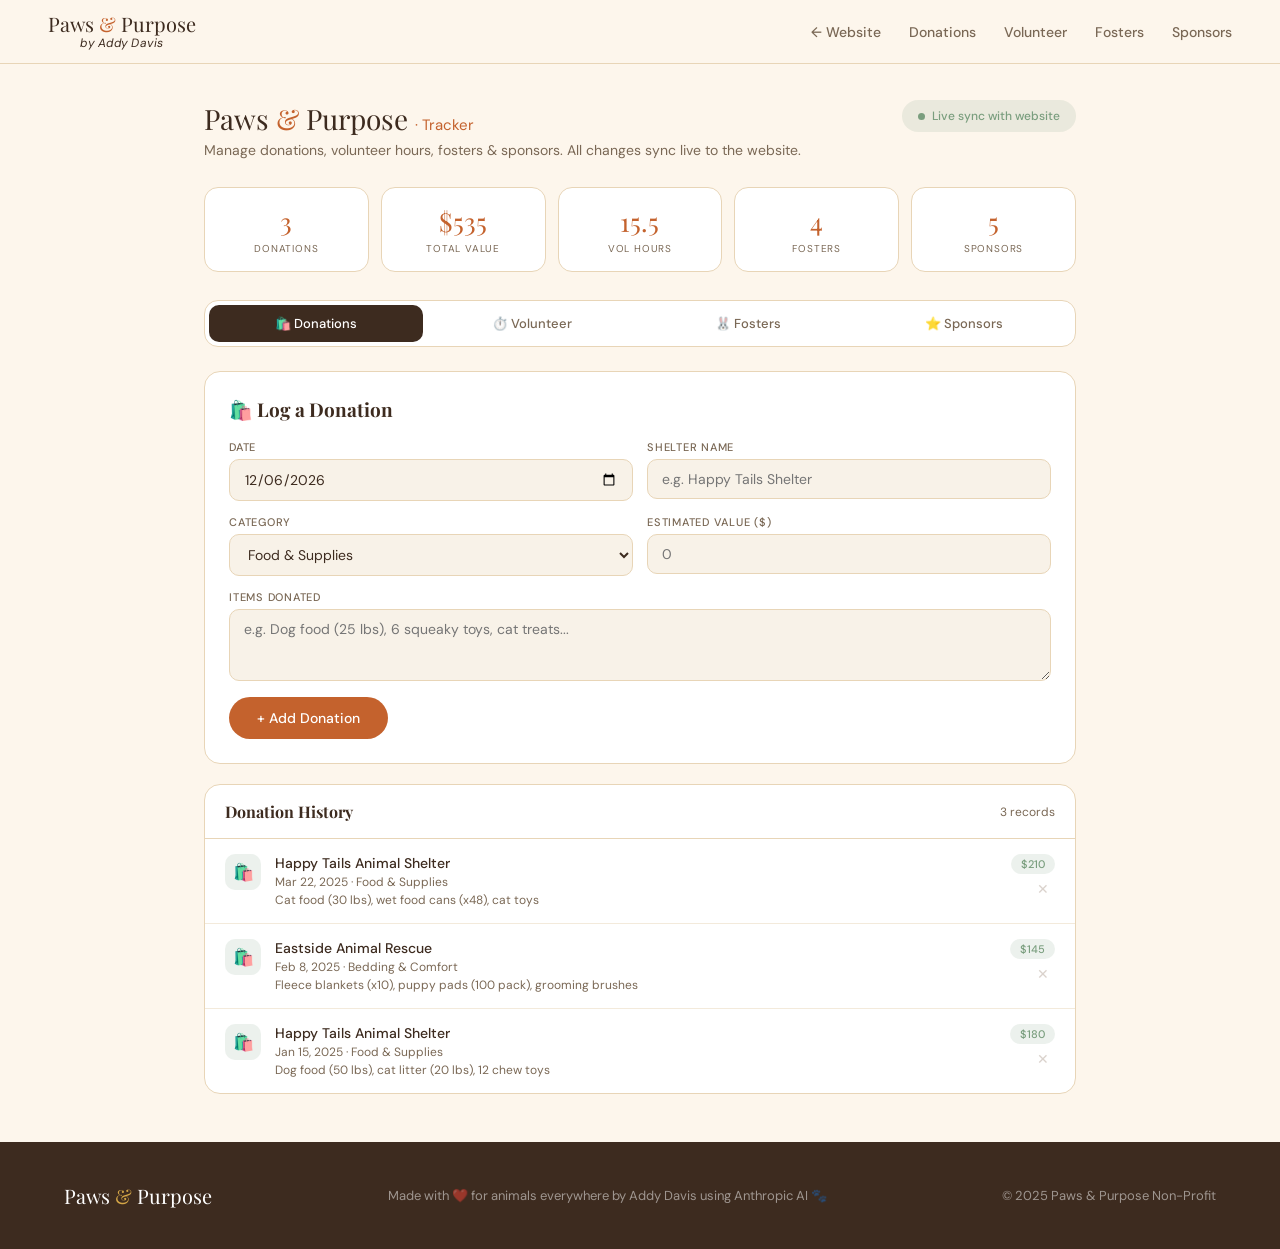
==== commit ff2fbd32: "Add files via upload" ====
--- a/tracker.html
+++ b/tracker.html
@@ -6,15 +6,15 @@
 <title>Paws & Purpose | Tracker</title>
 <link rel="preconnect" href="https://fonts.googleapis.com">
 <link href="https://fonts.googleapis.com/css2?family=Playfair+Display:wght@400;600&family=DM+Sans:wght@300;400;500&display=swap" rel="stylesheet">
-<link rel="stylesheet" href="css/style.css">
-<link rel="stylesheet" href="css/tracker.css">
+<link rel="stylesheet" href="css/style.css?v=4">
+<link rel="stylesheet" href="css/tracker.css?v=4">
 </head>
 <body class="tracker-body">
 
 <nav>
   <div class="nav-logo">
-    <span class="nav-logo-main">Paws <span class="nav-logo-amp">&</span> Purpose</span>
-    <span class="nav-logo-by">by Addy Davis</span>
+    <span class="nav-logo-main"><span style="color:#3D2B1F">Paws </span><span style="color:#C4622D">&</span><span style="color:#3D2B1F"> Purpose</span></span>
+    <span class="nav-logo-by" style="color:#3D2B1F;font-style:italic;text-align:center;display:block">by Addy Davis</span>
   </div>
   <button class="nav-toggle" onclick="toggleMenu()" aria-label="Menu">☰</button>
   <ul class="nav-links" id="nav-links">
--- a/css/style.css
+++ b/css/style.css
@@ -40,27 +40,29 @@
   justify-content: space-between;
 }
 .nav-logo {
-  font-family: 'Playfair Display', serif;
-  font-size: 22px;
-  color: var(--brown);
+  font-family: 'Playfair Display', Georgia, 'Times New Roman', serif;
+  font-size: 20px;
+  color: #C4622D;
   text-decoration: none;
   display: flex;
   flex-direction: column;
   gap: 3px;
-}
-.nav-logo-main { display: block; line-height: 1; }
-.nav-logo-amp { color: var(--terra); }
-.nav-logo span { color: var(--terra); }
+  align-items: center;
+}
+.nav-logo-main { display: block; line-height: 1; color: #C4622D; }
+.nav-logo-amp { color: #C4622D; }
+.nav-logo span { color: #C4622D; }
 .nav-logo-by {
   display: block;
-  font-family: 'DM Sans', sans-serif;
-  font-size: 15px;
+  font-family: 'DM Sans', 'Helvetica Neue', Arial, sans-serif;
+  font-size: 12px;
   font-style: italic;
-  color: var(--terra);
+  color: #C4622D;
   font-weight: 400;
   letter-spacing: 0.02em;
   line-height: 1;
   text-align: center;
+  width: 100%;
 }
 .nav-links {
   display: flex;
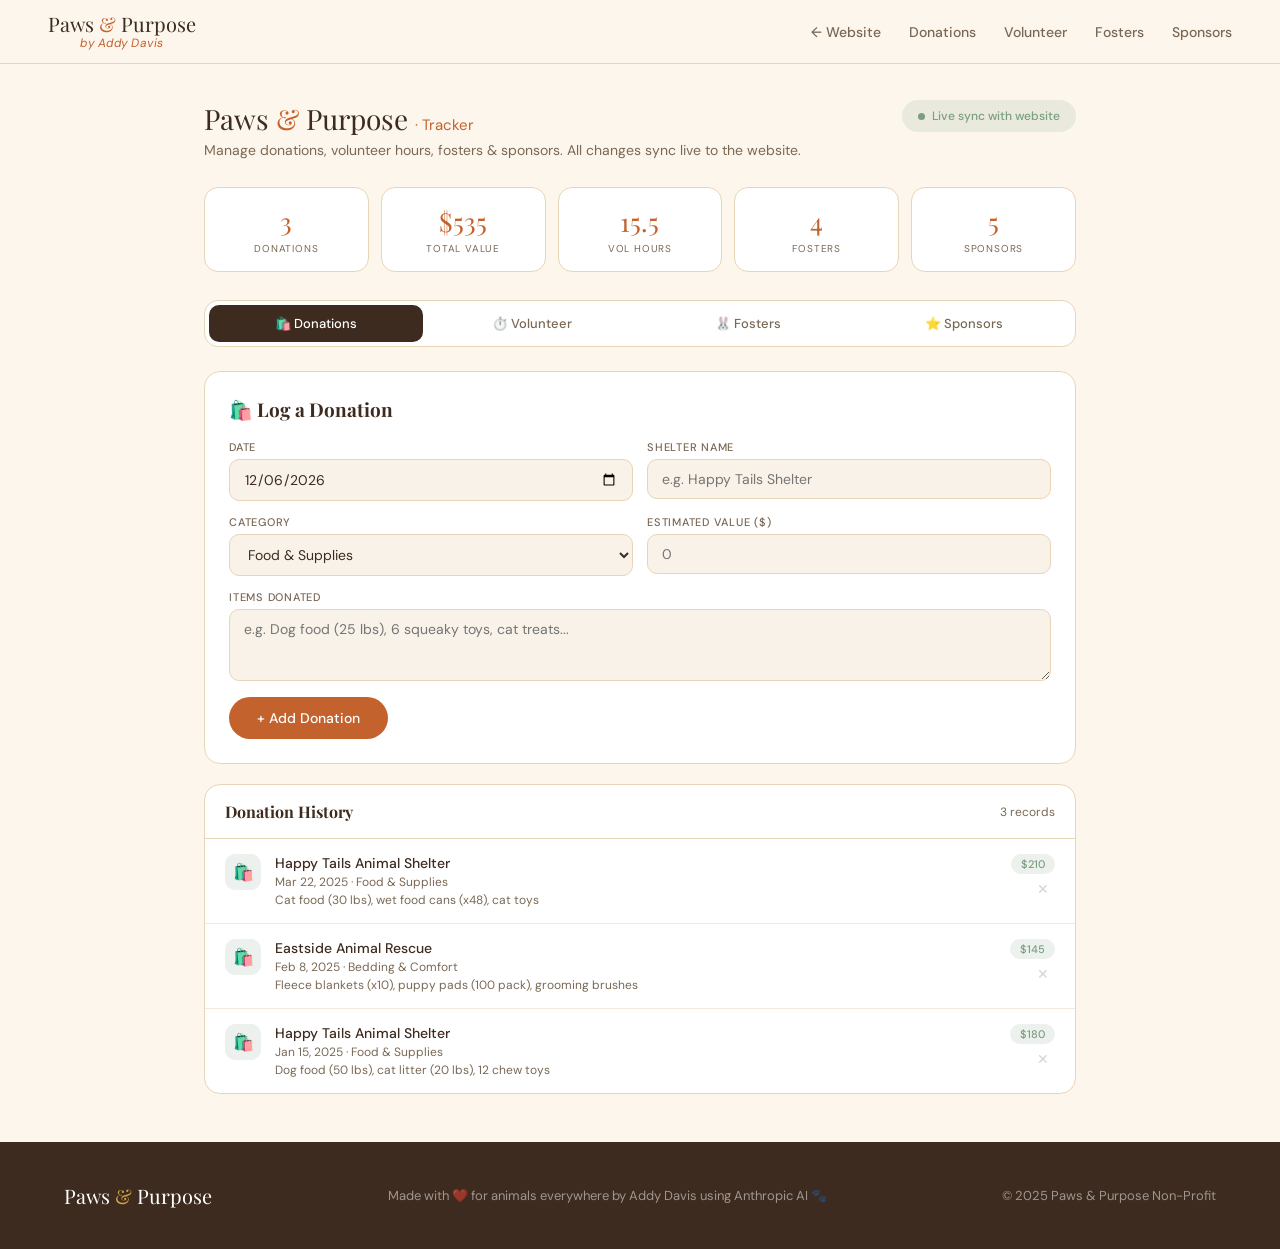
==== commit 1321466f: "Add files via upload" ====
--- a/tracker.html
+++ b/tracker.html
@@ -14,7 +14,7 @@
 <nav>
   <div class="nav-logo">
     <span class="nav-logo-main"><span style="color:#3D2B1F">Paws </span><span style="color:#C4622D">&</span><span style="color:#3D2B1F"> Purpose</span></span>
-    <span class="nav-logo-by" style="color:#3D2B1F;font-style:italic;text-align:center;display:block">by Addy Davis</span>
+    <span class="nav-logo-by" style="color:#C4622D;font-style:italic;text-align:center;display:block">by Addy Davis</span>
   </div>
   <button class="nav-toggle" onclick="toggleMenu()" aria-label="Menu">☰</button>
   <ul class="nav-links" id="nav-links">
